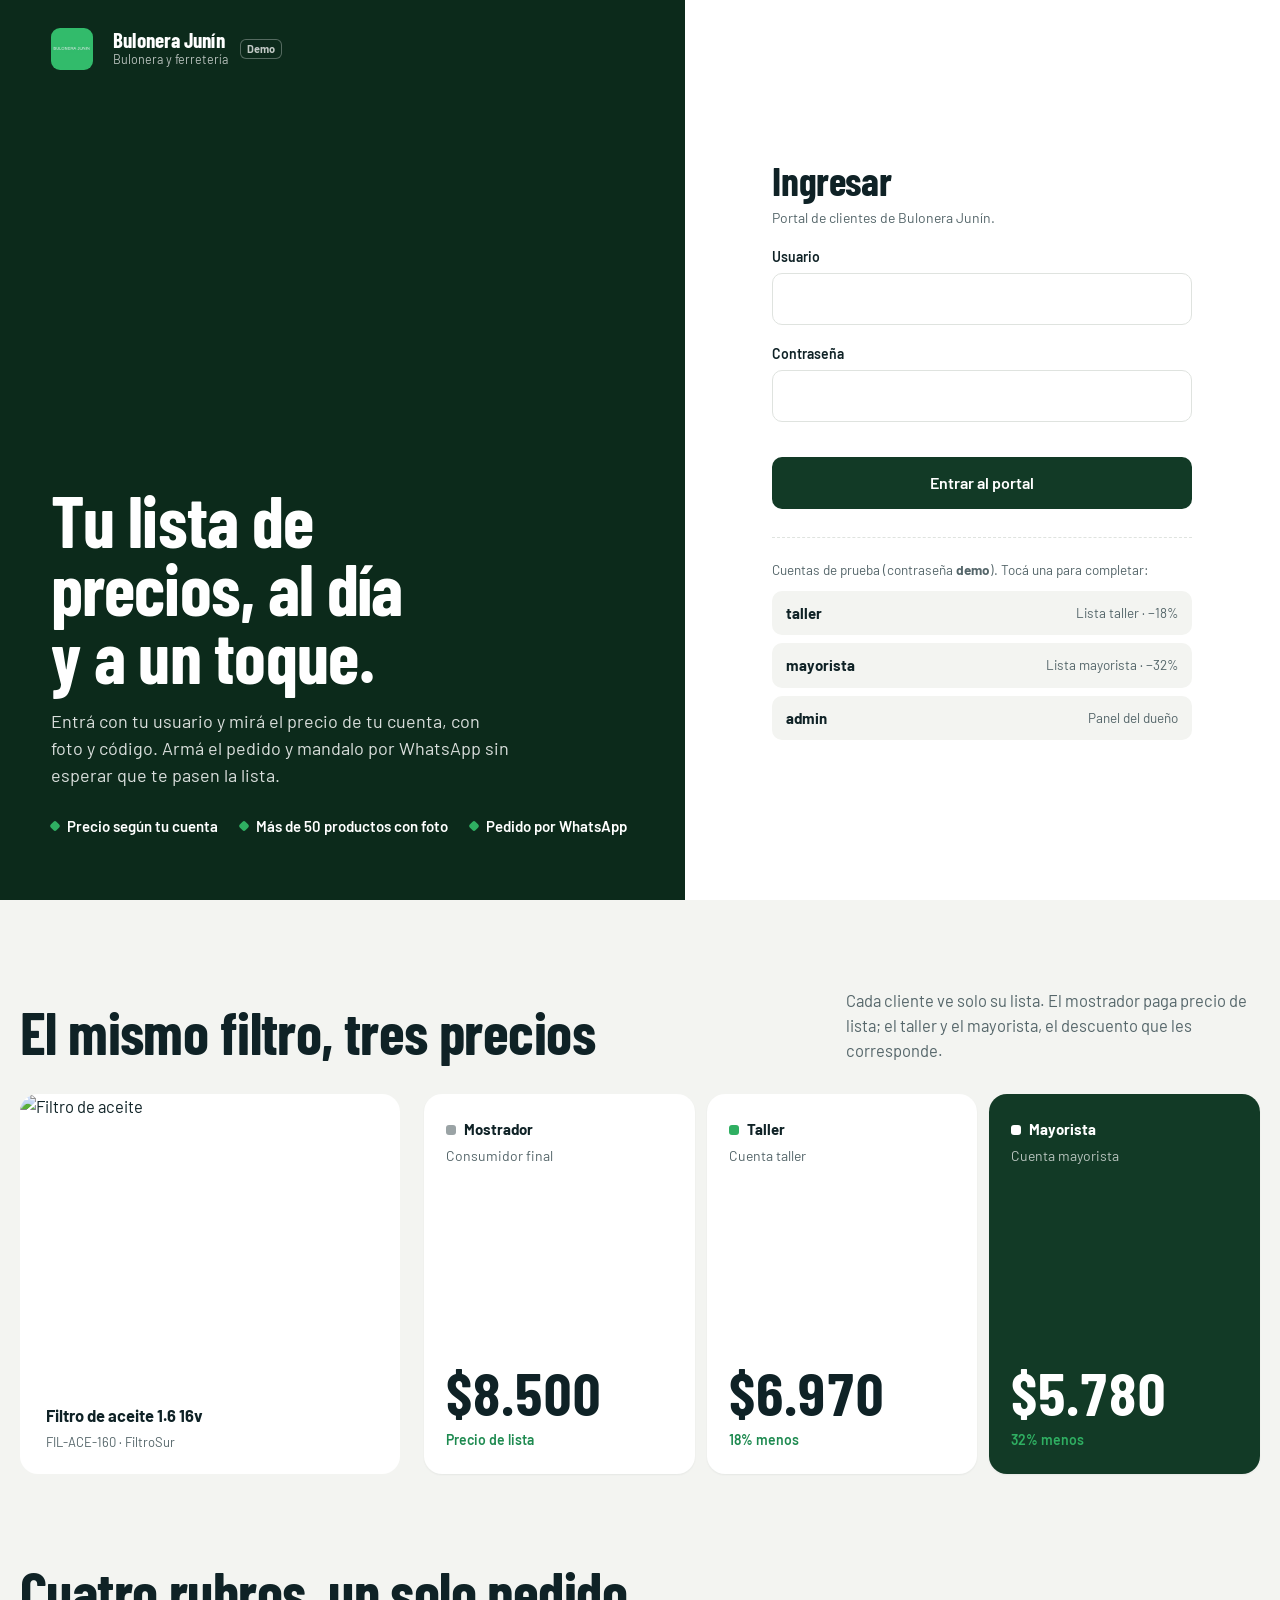
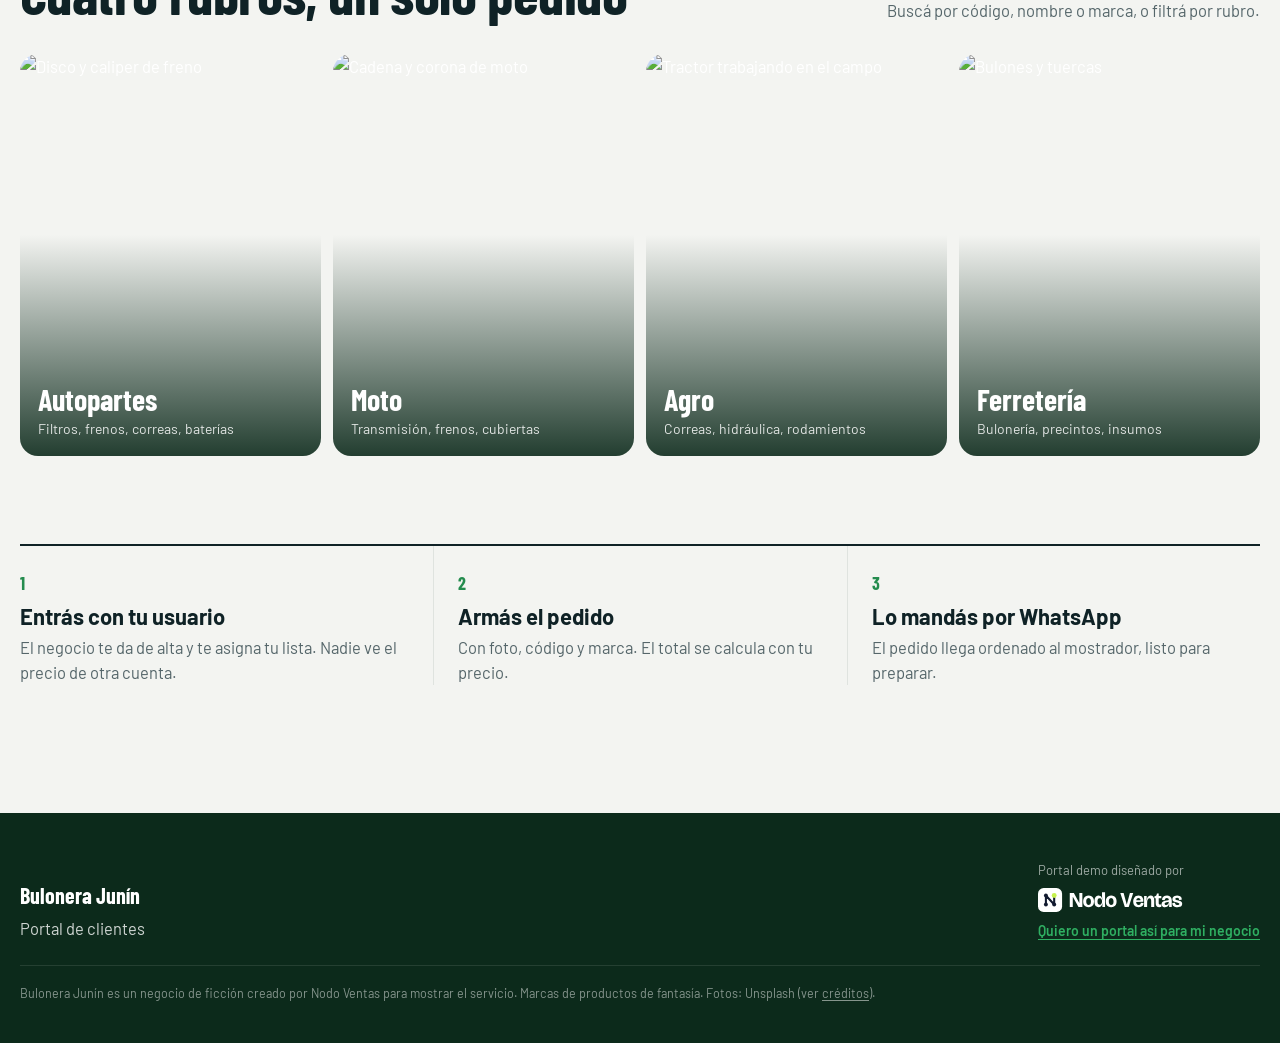
==== index.html @ 3864f34b "Demo personalizada de Nodo Ventas: demo-bulonera-junin" ====
<!DOCTYPE html>
<html lang="es-AR">
<head>
  <meta charset="utf-8">
  <meta name="viewport" content="width=device-width, initial-scale=1, viewport-fit=cover">
  <title>Bulonera Junín · Portal de clientes</title>
  <meta name="description" content="Demo de Nodo Ventas para Bulonera Junín, Bulonera y ferretería en Junín: portal de clientes con lista de precios y pedido. Productos y precios de ejemplo.">
  <meta name="robots" content="noindex, nofollow">
  <meta name="theme-color" content="#0E3B43">
  <link rel="icon" href="favicon.svg" type="image/svg+xml">
  <link rel="preconnect" href="https://fonts.googleapis.com">
  <link rel="preconnect" href="https://fonts.gstatic.com" crossorigin>
  <link href="https://fonts.googleapis.com/css2?family=Barlow+Condensed:wght@600;700&family=Barlow:wght@400;500;600;700&display=swap" rel="stylesheet">
  <link rel="stylesheet" href="css/app.css">
</head>
<body>
  <a class="skip" href="#login">Saltar al ingreso</a>
  <div class="landing">
    <section class="landing-photo on-dark">
      
      <div class="landing-top">
        <a class="brand" href="index.html">
          <img src="img/brand/logo.jpg" alt="Logo de Bulonera Junín" style="height:42px;width:42px;border-radius:9px;object-fit:cover;display:inline-block;vertical-align:middle;margin-right:10px;flex:none"><span><b>Bulonera Junín</b><small>Bulonera y ferretería</small></span>
        </a>
        <a class="demo-tag" href="oferta/" title="Sitio demo hecho por Nodo Ventas">Demo</a>
      </div>
        <div class="landing-copy">
        <h1>Tu lista de precios, al día y a un toque.</h1>
        <p>Entrá con tu usuario y mirá el precio de tu cuenta, con foto y código. Armá el pedido y mandalo por WhatsApp sin esperar que te pasen la lista.</p>
        <ul class="landing-facts">
          <li>Precio según tu cuenta</li>
          <li>Más de 50 productos con foto</li>
          <li>Pedido por WhatsApp</li>
        </ul>
      </div>
    </section>

    <section class="landing-form" id="login">
      <div class="login-card">
        <h2>Ingresar</h2>
        <p class="hint">Portal de clientes de Bulonera Junín.</p>
        <form id="login-form" novalidate>
          <label for="usuario">Usuario</label>
          <input class="field" id="usuario" name="usuario" autocomplete="username" autocapitalize="none" required>
          <label for="password">Contraseña</label>
          <input class="field" id="password" name="password" type="password" autocomplete="current-password" required>
          <p class="err" id="login-err" role="alert"></p>
          <button class="btn btn-primary" type="submit">Entrar al portal</button>
        </form>
        <div class="demo-users">
          <p>Cuentas de prueba (contraseña <b>demo</b>). Tocá una para completar:</p>
          <div class="chips">
            <button class="chip" type="button" data-user="taller"><b>taller</b><span>Lista taller · −18%</span></button>
            <button class="chip" type="button" data-user="mayorista"><b>mayorista</b><span>Lista mayorista · −32%</span></button>
            <button class="chip" type="button" data-user="admin"><b>admin</b><span>Panel del dueño</span></button>
          </div>
        </div>
      </div>
    </section>
  </div>

  <main>
    <section class="band">
      <div class="wrap">
        <div class="band-head">
          <h2>El mismo filtro, tres precios</h2>
          <p>Cada cliente ve solo su lista. El mostrador paga precio de lista; el taller y el mayorista, el descuento que les corresponde.</p>
        </div>
        <div class="compare">
          <figure class="compare-photo" style="margin:0">
            <img src="img/fotos/filtro-aceite.webp" alt="Filtro de aceite" loading="lazy" width="900" height="900">
            <figcaption><b id="cmp-name">Filtro de aceite 1.6 16v</b><span id="cmp-code">FIL-ACE-160 · FiltroSur</span></figcaption>
          </figure>
          <div class="tiers">
            <div class="tier t-c"><div><div class="tier-name"><i></i>Mostrador</div><div class="who">Consumidor final</div></div><div><div class="amt" id="cmp-c">$8.500</div><div class="off">Precio de lista</div></div></div>
            <div class="tier t-t"><div><div class="tier-name"><i></i>Taller</div><div class="who">Cuenta taller</div></div><div><div class="amt" id="cmp-t">$6.970</div><div class="off">18% menos</div></div></div>
            <div class="tier t-m"><div><div class="tier-name"><i></i>Mayorista</div><div class="who">Cuenta mayorista</div></div><div><div class="amt" id="cmp-m">$5.780</div><div class="off">32% menos</div></div></div>
          </div>
        </div>
      </div>
    </section>

    <section class="band" style="padding-top:0">
      <div class="wrap">
        <div class="band-head"><h2>Cuatro rubros, un solo pedido</h2><p>Buscá por código, nombre o marca, o filtrá por rubro.</p></div>
        <div class="rubros">
          <div class="rubro"><img src="img/fotos/freno-caliper.webp" alt="Disco y caliper de freno" loading="lazy"><div><h3>Autopartes</h3><span>Filtros, frenos, correas, baterías</span></div></div>
          <div class="rubro"><img src="img/fotos/moto-cadena.webp" alt="Cadena y corona de moto" loading="lazy"><div><h3>Moto</h3><span>Transmisión, frenos, cubiertas</span></div></div>
          <div class="rubro"><img src="img/fotos/tractor.webp" alt="Tractor trabajando en el campo" loading="lazy"><div><h3>Agro</h3><span>Correas, hidráulica, rodamientos</span></div></div>
          <div class="rubro"><img src="img/fotos/tornillos.webp" alt="Bulones y tuercas" loading="lazy"><div><h3>Ferretería</h3><span>Bulonería, precintos, insumos</span></div></div>
        </div>
      </div>
    </section>

    <section class="band" style="padding-top:0">
      <div class="wrap">
        <div class="how">
          <article><b>1</b><h3>Entrás con tu usuario</h3><p>El negocio te da de alta y te asigna tu lista. Nadie ve el precio de otra cuenta.</p></article>
          <article><b>2</b><h3>Armás el pedido</h3><p>Con foto, código y marca. El total se calcula con tu precio.</p></article>
          <article><b>3</b><h3>Lo mandás por WhatsApp</h3><p>El pedido llega ordenado al mostrador, listo para preparar.</p></article>
        </div>
      </div>
    </section>
  </main>

  <footer class="site-foot">
    <div class="wrap">
      <div><b style="color:#fff;font-family:var(--display);font-size:22px">Bulonera Junín</b><p style="margin-top:4px">Portal de clientes</p></div>
      <div class="made-by">
        <span>Portal demo diseñado por</span>
        <a href="oferta/" aria-label="Nodo Ventas, ver la oferta"><img src="img/nodo/nodo-ventas-logo-blanco.svg" alt="Nodo Ventas" width="146" height="24"></a>
        <a class="link" href="oferta/">Quiero un portal así para mi negocio</a>
      </div>
      <p class="legal">Bulonera Junín es un negocio de ficción creado por Nodo Ventas para mostrar el servicio. Marcas de productos de fantasía. Fotos: Unsplash (ver <a href="CREDITS.md">créditos</a>).</p>
    </div>
  </footer>
  <script src="js/products.js"></script>
  <script src="js/core.js"></script>
  <script src="js/login.js"></script>
</body>
</html>
---- css/app.css ----
:root {
  --petrol: #123A26;
  --petrol-2: #1B4D33;
  --petrol-ink: #0C2A1B;
  --amber: #2FAF62;
  --amber-ink: #248C4E;
  --paper: #F3F4F1;
  --white: #FFFFFF;
  --ink: #0F2226;
  --soft: #55666A;
  --line: #DFE3DF;
  --ok: #1E8A50;
  --low: #B45309;
  --out: #9AA3A5;
  --wa: #25D366;
  --wa-dark: #008069;
  --font: "Barlow", "Helvetica Neue", Arial, sans-serif;
  --display: "Barlow Condensed", "Barlow", "Arial Narrow", sans-serif;
  --max: 1240px;
  --ease: cubic-bezier(.16, 1, .3, 1);
}
*, *::before, *::after { box-sizing: border-box; }
html { -webkit-text-size-adjust: 100%; scroll-behavior: smooth; }
@media (prefers-reduced-motion: reduce) { html { scroll-behavior: auto; } *, *::before, *::after { animation: none !important; transition: none !important; } }
body { margin: 0; background: var(--paper); color: var(--ink); font-family: var(--font); font-size: 16.5px; line-height: 1.5; -webkit-font-smoothing: antialiased; }
::selection { background: var(--amber); color: var(--petrol-ink); }
img { max-width: 100%; display: block; }
a { color: inherit; text-underline-offset: .18em; }
button, input, select { font: inherit; color: inherit; }
button { cursor: pointer; }
:focus-visible { outline: 3px solid var(--amber); outline-offset: 2px; border-radius: 6px; }
h1, h2, h3 { margin: 0; line-height: 1.02; text-wrap: balance; }
h1, h2 { font-family: var(--display); font-weight: 700; letter-spacing: -0.01em; }
p { margin: 0; }
.wrap { width: min(var(--max), calc(100% - 32px)); margin-inline: auto; }
.mono, .sku { font-variant-numeric: tabular-nums; }
.skip { position: absolute; left: 12px; top: -48px; z-index: 100; background: var(--amber); padding: 8px 12px; border-radius: 8px; }
.skip:focus { top: 12px; }
[hidden] { display: none !important; }

/* brand */
.brand { display: inline-flex; align-items: center; gap: 10px; text-decoration: none; min-width: 0; }
.brand .mark { width: 38px; height: 38px; flex: 0 0 38px; }
.brand b { display: block; font-family: var(--display); font-size: 21px; font-weight: 700; letter-spacing: .005em; line-height: 1; white-space: nowrap; }
.brand small { display: block; font-size: 12.5px; color: var(--soft); white-space: nowrap; }
.on-dark .brand small { color: rgba(255,255,255,.7); }
.demo-tag { font-size: 11px; font-weight: 700; padding: 2px 7px; border-radius: 6px; text-decoration: none; color: var(--soft); box-shadow: inset 0 0 0 1px var(--line); }
.on-dark .demo-tag { color: rgba(255,255,255,.75); box-shadow: inset 0 0 0 1px rgba(255,255,255,.3); }

/* buttons */
.btn { display: inline-flex; align-items: center; justify-content: center; gap: 8px; min-height: 48px; padding: 0 20px; border-radius: 10px; border: 0; font-weight: 600; font-size: 16px; text-decoration: none; transition: background .2s, transform .15s var(--ease), box-shadow .2s; white-space: nowrap; }
.btn:active { transform: scale(.98); }
.btn-sm { min-height: 40px; padding: 0 14px; font-size: 15px; }
.btn-primary { background: var(--petrol); color: #fff; }
.btn-primary:hover { background: var(--petrol-2); }
.btn-amber { background: var(--amber); color: var(--petrol-ink); }
.btn-amber:hover { background: var(--amber-ink); }
.btn-ghost { background: transparent; color: var(--ink); box-shadow: inset 0 0 0 1.5px var(--line); }
.btn-ghost:hover { box-shadow: inset 0 0 0 1.5px var(--ink); }
.btn-wa { background: var(--wa); color: #fff; }
.btn-wa:hover { background: #1EBE5B; }
.btn-mail { background: #fff; color: var(--ink); box-shadow: inset 0 0 0 1.5px var(--line); }
.btn[disabled] { opacity: .45; cursor: not-allowed; }
.btn svg { width: 20px; height: 20px; }

/* ===== login / landing ===== */
.landing { display: grid; grid-template-columns: 1.15fr 1fr; min-height: 100svh; }
.landing-photo { position: relative; color: #fff; display: flex; flex-direction: column; justify-content: space-between; padding: 28px clamp(20px, 4vw, 56px) 48px; overflow: hidden; background: var(--petrol-ink); }
.landing-photo > img { position: absolute; inset: 0; width: 100%; height: 100%; object-fit: cover; animation: settle 1.6s var(--ease) both; }
.landing-photo::before { content: ""; position: absolute; inset: 0; z-index: 1; background: linear-gradient(180deg, rgba(12,42,27,.55) 0%, rgba(12,42,27,.15) 35%, rgba(12,42,27,.92) 100%); }
.landing-photo > *:not(img) { position: relative; z-index: 2; }
.landing-top { display: flex; align-items: center; gap: 12px; }
.landing-copy h1 { font-size: clamp(44px, 5.6vw, 84px); line-height: .95; text-transform: none; max-width: 13ch; }
.landing-copy p { margin-top: 18px; max-width: 46ch; color: rgba(255,255,255,.85); font-size: 18px; }
.landing-facts { display: flex; flex-wrap: wrap; gap: 10px 22px; margin-top: 26px; padding: 0; list-style: none; font-weight: 600; font-size: 15px; }
.landing-facts li { display: flex; align-items: center; gap: 8px; }
.landing-facts li::before { content: ""; width: 8px; height: 8px; border-radius: 2px; background: var(--amber); transform: rotate(45deg); }
.landing-photo .hero-video { width: min(100%, 320px); aspect-ratio: 9 / 16; margin: 22px 0 8px; border-radius: 22px; overflow: hidden; background: #000; box-shadow: 0 28px 60px -18px rgba(0,0,0,.65), 0 0 0 1px rgba(255,255,255,.12); }
.landing-photo .hero-video video { width: 100%; height: 100%; display: block; object-fit: contain; background: #000; }
@keyframes settle { from { transform: scale(1.06); } }
.landing-form { display: flex; flex-direction: column; justify-content: center; padding: 40px clamp(20px, 5vw, 72px); background: var(--white); }
.login-card { width: min(420px, 100%); margin-inline: auto; }
.login-card h2 { font-size: 40px; }
.login-card .hint { color: var(--soft); margin-top: 6px; }
.login-card label { display: block; font-weight: 600; font-size: 14px; margin: 18px 0 6px; }
.field { width: 100%; height: 52px; border-radius: 10px; border: 1.5px solid var(--line); padding: 0 14px; font-size: 16px; background: #fff; transition: border-color .2s, box-shadow .2s; }
.field:focus { outline: none; border-color: var(--petrol); box-shadow: 0 0 0 4px rgba(18,58,38,.12); }
.err { color: #B42318; font-size: 14px; min-height: 1.4em; margin-top: 10px; }
.login-card .btn-primary { width: 100%; margin-top: 6px; height: 52px; }
.demo-users { margin-top: 28px; padding-top: 22px; border-top: 1px dashed var(--line); }
.demo-users p { font-size: 13.5px; color: var(--soft); margin-bottom: 10px; }
.chips { display: grid; gap: 8px; }
.chip { display: flex; justify-content: space-between; align-items: center; gap: 10px; width: 100%; padding: 11px 14px; border-radius: 10px; border: 0; background: var(--paper); text-align: left; transition: background .2s; }
.chip:hover { background: #E8EAE5; }
.chip b { font-size: 15px; } .chip span { font-size: 13.5px; color: var(--soft); }
@media (max-width: 900px) {
  .landing { grid-template-columns: 1fr; }
  .landing-photo { min-height: 0; }
  .landing-photo .hero-video { width: min(100%, calc(68svh * 9 / 16), 380px); margin: 20px auto 16px; }
}

.band { padding: 88px 0; }
.band-head { display: flex; flex-wrap: wrap; justify-content: space-between; align-items: end; gap: 16px 48px; margin-bottom: 32px; }
.band-head h2 { font-size: clamp(36px, 4.6vw, 60px); }
.band-head p { max-width: 46ch; color: var(--soft); }
.compare { display: grid; grid-template-columns: minmax(260px, 380px) 1fr; gap: 24px; align-items: stretch; }
.compare-photo { position: relative; border-radius: 18px; overflow: hidden; background: #fff; }
.compare-photo img { width: 100%; height: 100%; object-fit: cover; aspect-ratio: 1; }
.compare-photo figcaption { position: absolute; left: 12px; right: 12px; bottom: 12px; background: rgba(255,255,255,.94); border-radius: 12px; padding: 10px 14px; }
.compare-photo figcaption b { display: block; } .compare-photo figcaption span { font-size: 13px; color: var(--soft); }
.tiers { display: grid; grid-template-columns: repeat(3, 1fr); gap: 12px; }
.tier { background: #fff; border-radius: 18px; padding: 24px 22px; display: flex; flex-direction: column; justify-content: space-between; gap: 32px; box-shadow: 0 1px 2px rgba(15,34,38,.06); }
.tier .tier-name { font-weight: 700; font-size: 15px; display: flex; align-items: center; gap: 8px; }
.tier .tier-name i { width: 10px; height: 10px; border-radius: 3px; }
.tier .who { font-size: 14px; color: var(--soft); margin-top: 4px; }
.tier .amt { font-family: var(--display); font-size: clamp(40px, 4.6vw, 64px); font-weight: 700; line-height: 1; font-variant-numeric: tabular-nums; }
.tier .off { font-size: 14px; font-weight: 600; color: var(--ok); margin-top: 6px; }
.tier.t-c i { background: var(--out); } .tier.t-t i { background: var(--amber); } .tier.t-m i { background: var(--petrol); }
.tier.t-m { background: var(--petrol); color: #fff; } .tier.t-m .who { color: rgba(255,255,255,.7); } .tier.t-m .off { color: var(--amber); } .tier.t-m i { background: #fff; }
@media (max-width: 860px) { .compare { grid-template-columns: 1fr; } .tiers { grid-template-columns: 1fr; } .tier { flex-direction: row; align-items: center; gap: 16px; } .tier .amt { font-size: 40px; text-align: right; } }

.rubros { display: grid; grid-template-columns: repeat(4, 1fr); gap: 12px; }
.rubro { position: relative; aspect-ratio: 3 / 4; border-radius: 18px; overflow: hidden; color: #fff; isolation: isolate; }
.rubro img { position: absolute; inset: 0; width: 100%; height: 100%; object-fit: cover; z-index: -1; transition: transform .8s var(--ease); }
.rubro::after { content: ""; position: absolute; inset: 0; z-index: -1; background: linear-gradient(180deg, transparent 45%, rgba(12,42,27,.9)); }
.rubro:hover img { transform: scale(1.05); }
.rubro div { position: absolute; left: 18px; right: 18px; bottom: 16px; }
.rubro h3 { font-family: var(--display); font-size: 30px; font-weight: 700; }
.rubro span { font-size: 14px; opacity: .85; }
@media (max-width: 860px) { .rubros { grid-template-columns: repeat(2, 1fr); } }

.how { display: grid; grid-template-columns: repeat(3, 1fr); border-top: 2px solid var(--ink); }
.how article { padding: 24px 24px 0 0; }
.how article + article { padding-left: 24px; border-left: 1px solid var(--line); }
.how b { font-family: var(--display); font-size: 18px; color: var(--amber-ink); }
.how h3 { font-size: 22px; margin-top: 8px; }
.how p { color: var(--soft); margin-top: 8px; }
@media (max-width: 860px) { .how { grid-template-columns: 1fr; } .how article + article { padding-left: 0; border-left: 0; border-top: 1px solid var(--line); margin-top: 20px; } }

.site-foot { background: var(--petrol-ink); color: rgba(255,255,255,.8); padding: 48px 0 40px; margin-top: 40px; }
.site-foot .wrap { display: flex; flex-wrap: wrap; justify-content: space-between; gap: 24px; align-items: flex-end; }
.made-by { display: grid; gap: 8px; justify-items: start; font-size: 13px; color: rgba(255,255,255,.6); }
.made-by img { height: 24px; width: auto; }
.made-by a.link { color: var(--amber); font-weight: 600; font-size: 14px; }
.legal { width: 100%; font-size: 12.5px; color: rgba(255,255,255,.5); border-top: 1px solid rgba(255,255,255,.1); padding-top: 18px; }

/* ===== app (catalog/admin) ===== */
.app-head { position: sticky; top: 0; z-index: 30; background: rgba(255,255,255,.94); backdrop-filter: saturate(1.4) blur(12px); border-bottom: 1px solid var(--line); }
.app-head .row { display: flex; align-items: center; gap: 16px; min-height: 68px; }
.search { flex: 1; position: relative; max-width: 560px; }
.search input { width: 100%; height: 46px; border-radius: 10px; border: 1.5px solid var(--line); background: var(--paper); padding: 0 14px 0 42px; font-size: 16px; }
.search input:focus { outline: none; border-color: var(--petrol); background: #fff; }
.search svg { position: absolute; left: 13px; top: 13px; width: 20px; height: 20px; color: var(--soft); }
.who { display: flex; align-items: center; gap: 8px; margin-left: auto; }
.who-card { display: flex; flex-direction: column; align-items: flex-end; line-height: 1.15; }
.who-card b { font-size: 14.5px; } 
.badge-list { font-size: 12.5px; font-weight: 700; padding: 3px 8px; border-radius: 6px; background: #FFF3D6; color: #8A5300; }
.badge-list.l-mayorista { background: var(--petrol); color: #fff; }
.cart-btn { position: relative; }
.cart-count { min-width: 22px; height: 22px; padding: 0 6px; border-radius: 11px; background: var(--amber); color: var(--petrol-ink); font-size: 13px; font-weight: 700; display: inline-grid; place-items: center; }
.cart-count.bump { animation: bump .4s var(--ease); }
@keyframes bump { 40% { transform: scale(1.35); } }
.filters { display: flex; align-items: center; gap: 8px; padding: 10px 0 12px; overflow-x: auto; scrollbar-width: none; }
.filters::-webkit-scrollbar { display: none; }
.rubro-chip { flex: 0 0 auto; height: 38px; padding: 0 14px; border-radius: 999px; border: 0; background: var(--paper); font-weight: 600; font-size: 14.5px; color: var(--ink); }
.rubro-chip[aria-pressed="true"] { background: var(--petrol); color: #fff; }
.filters select { height: 38px; border-radius: 999px; border: 1.5px solid var(--line); background: #fff; padding: 0 12px; font-size: 14.5px; }
.filters .meta { margin-left: auto; white-space: nowrap; color: var(--soft); font-size: 14px; }
@media (max-width: 760px) {
  .app-head .row { flex-wrap: wrap; gap: 10px; padding: 10px 0 0; }
  .search { order: 3; flex-basis: 100%; max-width: none; }
  .who-card b, .hide-sm { display: none; }
  .brand small { display: none; }
}

.grid { display: grid; grid-template-columns: repeat(auto-fill, minmax(232px, 1fr)); gap: 14px; padding: 22px 0 64px; }
.card { background: #fff; border-radius: 16px; overflow: hidden; display: flex; flex-direction: column; box-shadow: 0 1px 2px rgba(15,34,38,.06); transition: box-shadow .25s var(--ease), transform .25s var(--ease); }
.card:hover { box-shadow: 0 18px 36px -18px rgba(15,34,38,.35); transform: translateY(-2px); }
.card .pic { position: relative; aspect-ratio: 4 / 3; background: #E9ECE8; overflow: hidden; }
.card .pic img { width: 100%; height: 100%; object-fit: cover; }
.card .pic .off { position: absolute; left: 10px; top: 10px; font-size: 12.5px; font-weight: 700; padding: 3px 8px; border-radius: 6px; background: var(--amber); color: var(--petrol-ink); }
.card .body { padding: 14px 14px 14px; display: flex; flex-direction: column; flex: 1; }
.card .sku { font-size: 12.5px; font-weight: 600; color: var(--soft); letter-spacing: .02em; }
.card h3 { font-size: 16.5px; font-weight: 600; line-height: 1.25; margin-top: 3px; }
.card .meta { font-size: 13.5px; color: var(--soft); margin-top: 3px; }
.price-row { display: flex; align-items: baseline; gap: 8px; margin-top: 12px; flex-wrap: wrap; }
.card .price { font-family: var(--display); font-size: 30px; font-weight: 700; line-height: 1; font-variant-numeric: tabular-nums; }
.card .was { font-size: 13.5px; color: var(--soft); text-decoration: line-through; }
.stock { display: inline-flex; align-items: center; gap: 6px; font-size: 13px; font-weight: 600; margin-top: 8px; }
.stock::before { content: ""; width: 7px; height: 7px; border-radius: 50%; background: currentColor; }
.stock.ok { color: var(--ok); } .stock.low { color: var(--low); } .stock.out { color: var(--out); }
.qtyrow { display: flex; gap: 8px; margin-top: auto; padding-top: 14px; }
.stepper { display: flex; align-items: center; border-radius: 10px; box-shadow: inset 0 0 0 1.5px var(--line); }
.stepper button { width: 34px; height: 40px; border: 0; background: transparent; font-size: 18px; font-weight: 600; }
.stepper input { width: 34px; height: 40px; border: 0; text-align: center; font-weight: 600; background: transparent; -moz-appearance: textfield; }
.stepper input::-webkit-inner-spin-button { -webkit-appearance: none; }
.qtyrow .btn { flex: 1; min-height: 40px; }
.empty { grid-column: 1 / -1; padding: 48px; text-align: center; color: var(--soft); background: #fff; border-radius: 16px; }

.toast { position: fixed; left: 50%; bottom: 22px; z-index: 90; transform: translate(-50%, 20px); opacity: 0; background: var(--petrol-ink); color: #fff; padding: 12px 18px; border-radius: 12px; font-weight: 600; font-size: 15px; box-shadow: 0 18px 40px -12px rgba(0,0,0,.4); transition: opacity .25s, transform .35s var(--ease); pointer-events: none; }
.toast.show { opacity: 1; transform: translate(-50%, 0); }

/* drawer */
.drawer-bg { position: fixed; inset: 0; z-index: 60; background: rgba(10,30,34,.45); backdrop-filter: blur(3px); display: flex; justify-content: flex-end; }
.drawer { width: min(440px, 100%); height: 100%; background: #fff; display: flex; flex-direction: column; animation: slide .4s var(--ease); }
@keyframes slide { from { transform: translateX(40px); opacity: 0; } }
.drawer-head { display: flex; justify-content: space-between; align-items: center; padding: 20px 20px 14px; border-bottom: 1px solid var(--line); }
.drawer-head h2 { font-size: 30px; }
.drawer-head p { font-size: 13.5px; color: var(--soft); }
.x { width: 40px; height: 40px; border-radius: 50%; border: 0; background: var(--paper); font-size: 22px; line-height: 1; }
#cart-items { flex: 1; overflow: auto; padding: 8px 20px; }
.cart-item { display: grid; grid-template-columns: 56px 1fr auto; gap: 12px; align-items: center; padding: 12px 0; border-bottom: 1px solid var(--line); }
.cart-item img { width: 56px; height: 56px; border-radius: 10px; object-fit: cover; }
.cart-item strong { display: block; font-size: 15px; line-height: 1.25; }
.cart-item .meta { font-size: 13px; color: var(--soft); }
.cart-item .amt { font-weight: 700; font-variant-numeric: tabular-nums; text-align: right; }
.cart-item .del { border: 0; background: none; color: var(--soft); font-size: 13px; text-decoration: underline; padding: 0; margin-top: 2px; }
.drawer-foot { padding: 16px 20px 20px; border-top: 1px solid var(--line); display: grid; gap: 10px; }
.cart-total { display: flex; justify-content: space-between; align-items: baseline; font-weight: 600; }
.cart-total b { font-family: var(--display); font-size: 32px; font-variant-numeric: tabular-nums; }
.hint { color: var(--soft); font-size: 14px; }

/* whatsapp screen */
.wa-screen { position: fixed; inset: 0; z-index: 70; background: rgba(10,30,34,.6); backdrop-filter: blur(6px); display: grid; place-items: center; padding: 16px; overflow: auto; }
.wa-stage { display: grid; grid-template-columns: auto minmax(0, 300px); gap: 40px; align-items: center; }
.wa-phone { width: min(380px, calc(100vw - 32px)); height: min(760px, calc(100svh - 120px)); border-radius: 44px; padding: 10px; background: #0B1416; box-shadow: 0 40px 80px -20px rgba(0,0,0,.6), inset 0 0 0 2px #26363A; display: flex; animation: rise .5s var(--ease); }
@keyframes rise { from { transform: translateY(30px); opacity: 0; } }
.wa-app { flex: 1; border-radius: 34px; overflow: hidden; display: flex; flex-direction: column; background: #EFEAE2; font-family: -apple-system, "Segoe UI", Roboto, Helvetica, Arial, sans-serif; }
.wa-top { display: flex; align-items: center; gap: 10px; padding: 34px 14px 12px; background: var(--wa-dark); color: #fff; }
.wa-top .back { font-size: 26px; line-height: 1; }
.wa-top .ava { width: 38px; height: 38px; border-radius: 50%; overflow: hidden; flex: 0 0 38px; }
.wa-top .ava svg { width: 100%; height: 100%; }
.wa-top b { display: block; font-size: 16px; font-weight: 600; }
.wa-top small { font-size: 12.5px; opacity: .85; }
.wa-top .icons { margin-left: auto; display: flex; gap: 18px; opacity: .95; }
.wa-top .icons svg { width: 22px; height: 22px; }
.wa-msgs { flex: 1; overflow: auto; padding: 12px 10px; display: flex; flex-direction: column; gap: 6px; background-color: #EFEAE2; background-image: radial-gradient(rgba(0,0,0,.035) 1px, transparent 1px); background-size: 14px 14px; }
.wa-day { align-self: center; background: #fff; color: #54656F; font-size: 12px; padding: 5px 10px; border-radius: 8px; box-shadow: 0 1px 1px rgba(0,0,0,.08); margin: 4px 0; }
.wa-sys { align-self: center; background: #FFF5C4; color: #54656F; font-size: 12px; padding: 6px 10px; border-radius: 8px; text-align: center; max-width: 90%; }
.bubble { max-width: 88%; padding: 7px 9px 5px; border-radius: 10px; font-size: 14.5px; line-height: 1.38; color: #111B21; box-shadow: 0 1px 1px rgba(0,0,0,.12); white-space: pre-wrap; word-wrap: break-word; animation: pop .35s var(--ease) both; }
@keyframes pop { from { transform: translateY(8px) scale(.98); opacity: 0; } }
.bubble.out { align-self: flex-end; background: #D9FDD3; border-top-right-radius: 2px; }
.bubble.in { align-self: flex-start; background: #fff; border-top-left-radius: 2px; }
.bubble time { display: block; text-align: right; font-size: 11px; color: #667781; margin-top: 2px; white-space: nowrap; }
.bubble .tk { color: #8696A0; margin-left: 3px; letter-spacing: -3px; }
.bubble .tk.read { color: #53BDEB; }
.typing { align-self: flex-start; background: #fff; border-radius: 10px; padding: 10px 12px; display: flex; gap: 4px; box-shadow: 0 1px 1px rgba(0,0,0,.12); }
.typing i { width: 7px; height: 7px; border-radius: 50%; background: #8696A0; animation: dots 1s infinite; }
.typing i:nth-child(2) { animation-delay: .15s; } .typing i:nth-child(3) { animation-delay: .3s; }
@keyframes dots { 50% { transform: translateY(-4px); opacity: .5; } }
.wa-input { display: flex; align-items: center; gap: 8px; padding: 8px 8px 14px; background: #F0F2F5; }
.wa-input span { flex: 1; background: #fff; border-radius: 22px; padding: 10px 14px; color: #8696A0; font-size: 15px; }
.wa-input i { width: 44px; height: 44px; border-radius: 50%; background: var(--wa-dark); display: grid; place-items: center; }
.wa-input i svg { width: 20px; height: 20px; color: #fff; }
.wa-side { color: #fff; }
.wa-side h2 { font-size: 40px; }
.wa-side p { margin-top: 10px; color: rgba(255,255,255,.8); }
.wa-side .btn { width: 100%; margin-top: 14px; }
.wa-side .btn-ghost { color: #fff; box-shadow: inset 0 0 0 1.5px rgba(255,255,255,.4); }
.wa-side .fine { font-size: 12.5px; color: rgba(255,255,255,.6); margin-top: 14px; }
@media (max-width: 820px) { .wa-stage { grid-template-columns: 1fr; gap: 18px; justify-items: center; } .wa-side { width: min(380px, 100%); } .wa-side h2, .wa-side > p { display: none; } }

/* modal */
.modal { position: fixed; inset: 0; z-index: 80; display: grid; place-items: center; padding: 16px; background: rgba(10,30,34,.5); backdrop-filter: blur(3px); }
.sheet { width: min(520px, 100%); max-height: 90svh; overflow: auto; background: #fff; border-radius: 20px; padding: 26px; animation: rise .35s var(--ease); }
.sheet h2 { font-size: 30px; }
.preview { background: var(--paper); border-radius: 12px; padding: 14px; white-space: pre-wrap; font: 14px/1.5 var(--font); }

/* admin */
.tabs { display: flex; gap: 6px; margin: 22px 0 18px; overflow-x: auto; }
.tab { height: 42px; padding: 0 16px; border-radius: 10px; border: 0; background: transparent; font-weight: 600; color: var(--soft); white-space: nowrap; }
.tab[aria-selected="true"] { background: #fff; color: var(--ink); box-shadow: 0 1px 2px rgba(15,34,38,.08); }
.panel { display: none; background: #fff; border-radius: 18px; padding: 24px; margin-bottom: 40px; box-shadow: 0 1px 2px rgba(15,34,38,.06); }
.panel.active { display: block; }
.panel h2 { font-size: 34px; }
.panel h3 { font-size: 20px; }
.panel .meta { color: var(--soft); font-size: 15px; }
.form-grid { display: grid; grid-template-columns: repeat(4, 1fr); gap: 12px; align-items: end; }
.form-grid .full { grid-column: 1 / -1; }
.form-grid label, .rate-card label { display: block; font-size: 13.5px; font-weight: 600; margin-bottom: 6px; }
.form-grid input, .form-grid select, .rate-card input { width: 100%; height: 46px; border-radius: 10px; border: 1.5px solid var(--line); padding: 0 12px; background: #fff; }
@media (max-width: 860px) { .form-grid { grid-template-columns: 1fr 1fr; } }
.table-wrap { overflow-x: auto; margin-top: 16px; border-radius: 12px; box-shadow: inset 0 0 0 1px var(--line); }
table.data { width: 100%; border-collapse: collapse; font-size: 14.5px; font-variant-numeric: tabular-nums; }
table.data th { text-align: left; font-size: 12.5px; color: var(--soft); font-weight: 600; padding: 12px 14px; background: var(--paper); }
table.data td { padding: 12px 14px; border-top: 1px solid var(--line); }
table.data td img { width: 40px; height: 40px; border-radius: 8px; object-fit: cover; }
.tag { font-size: 12.5px; font-weight: 700; padding: 3px 8px; border-radius: 6px; text-transform: capitalize; }
.tag-c { background: #ECEEEB; color: var(--soft); } .tag-t { background: #FFF3D6; color: #8A5300; } .tag-m { background: var(--petrol); color: #fff; }
.rates { display: grid; grid-template-columns: repeat(3, 1fr); gap: 12px; }
.rate-card { background: var(--paper); border-radius: 14px; padding: 16px; }
.rate-card b { display: block; margin-bottom: 10px; }
@media (max-width: 700px) { .rates { grid-template-columns: 1fr; } }
.drop { border: 2px dashed var(--line); border-radius: 14px; padding: 28px; text-align: center; transition: border-color .2s, background .2s; }
.drop.over { border-color: var(--petrol); background: #EEF4F3; }

@media (max-width: 560px) {
  .grid { grid-template-columns: repeat(2, minmax(0, 1fr)); gap: 10px; padding-top: 14px; }
  .card .body { padding: 10px 10px 12px; }
  .card h3 { font-size: 14.5px; }
  .card .meta { font-size: 12.5px; }
  .card .price { font-size: 24px; }
  .card .was { font-size: 12px; }
  .qtyrow { flex-direction: column; gap: 6px; }
  .stepper { justify-content: space-between; }
  .stepper input { flex: 1; }
  .qtyrow .btn { width: 100%; }
  .brand b { font-size: 18px; }
}
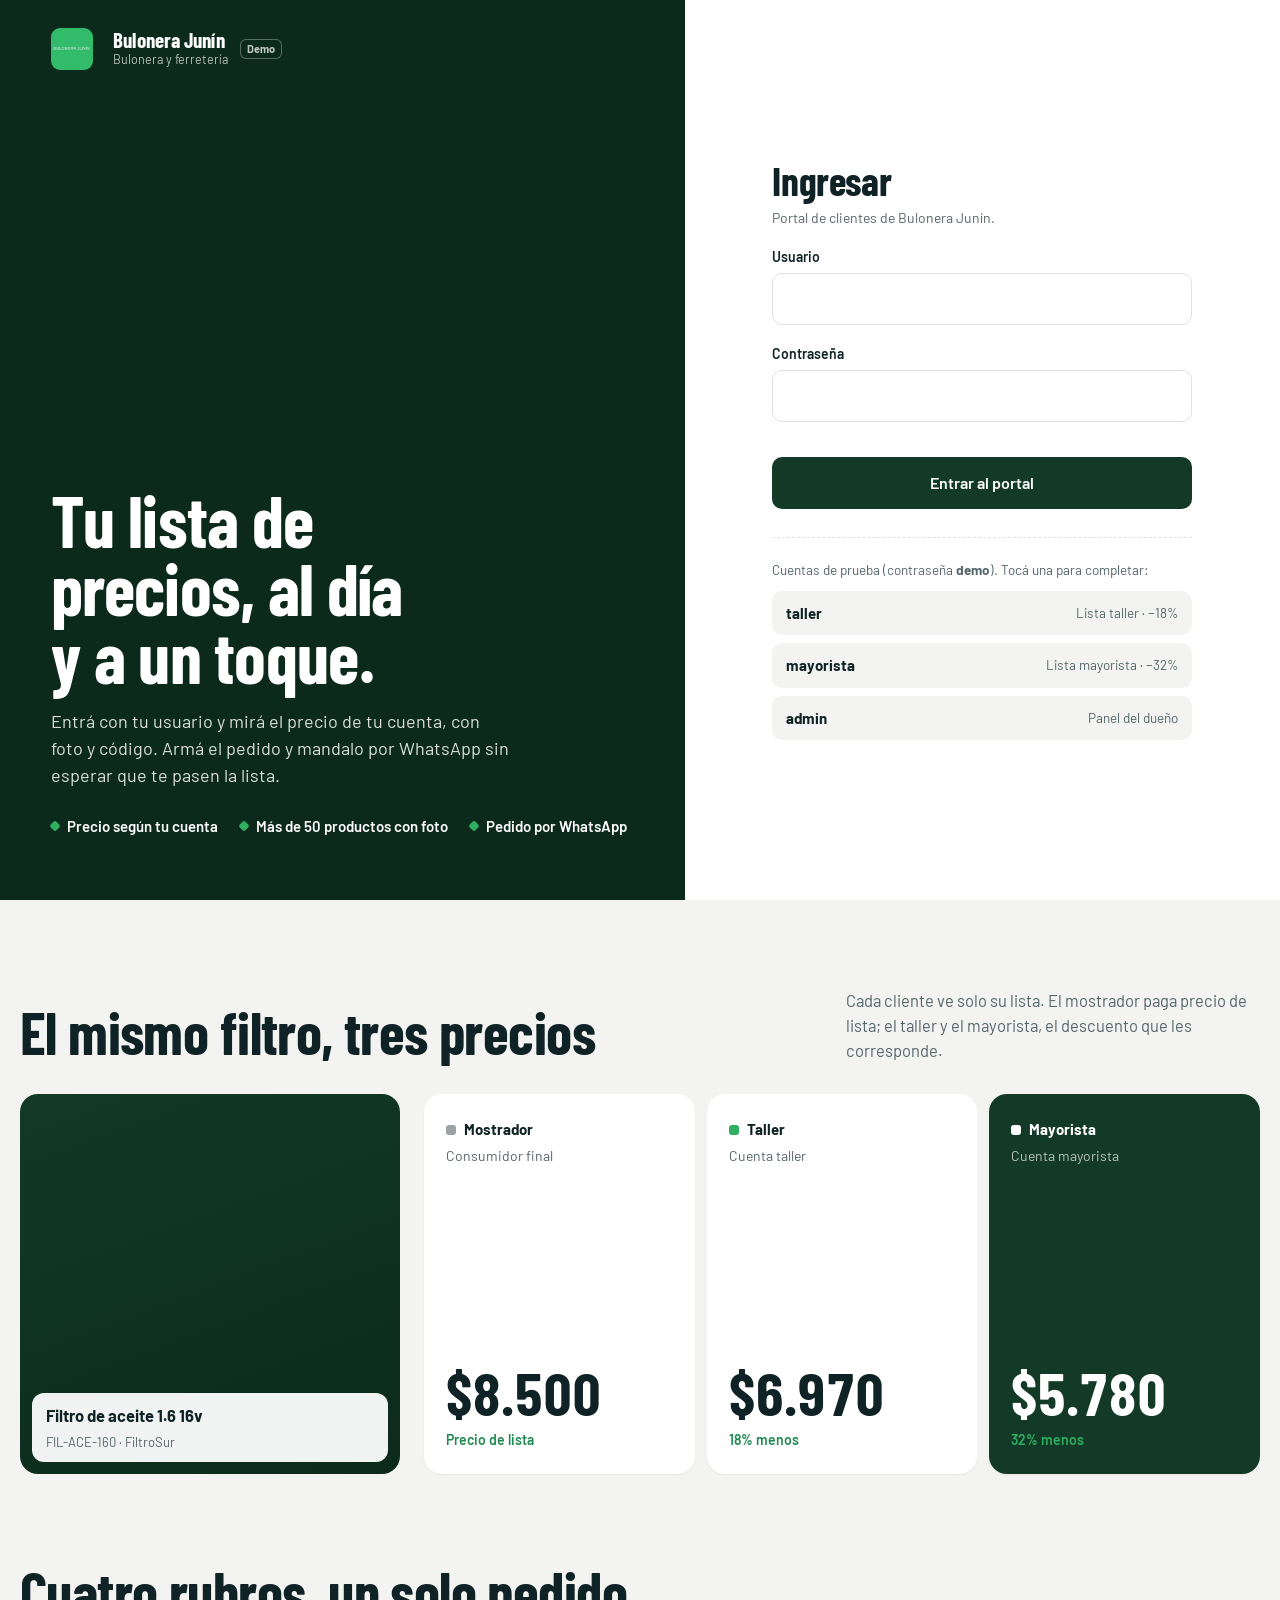
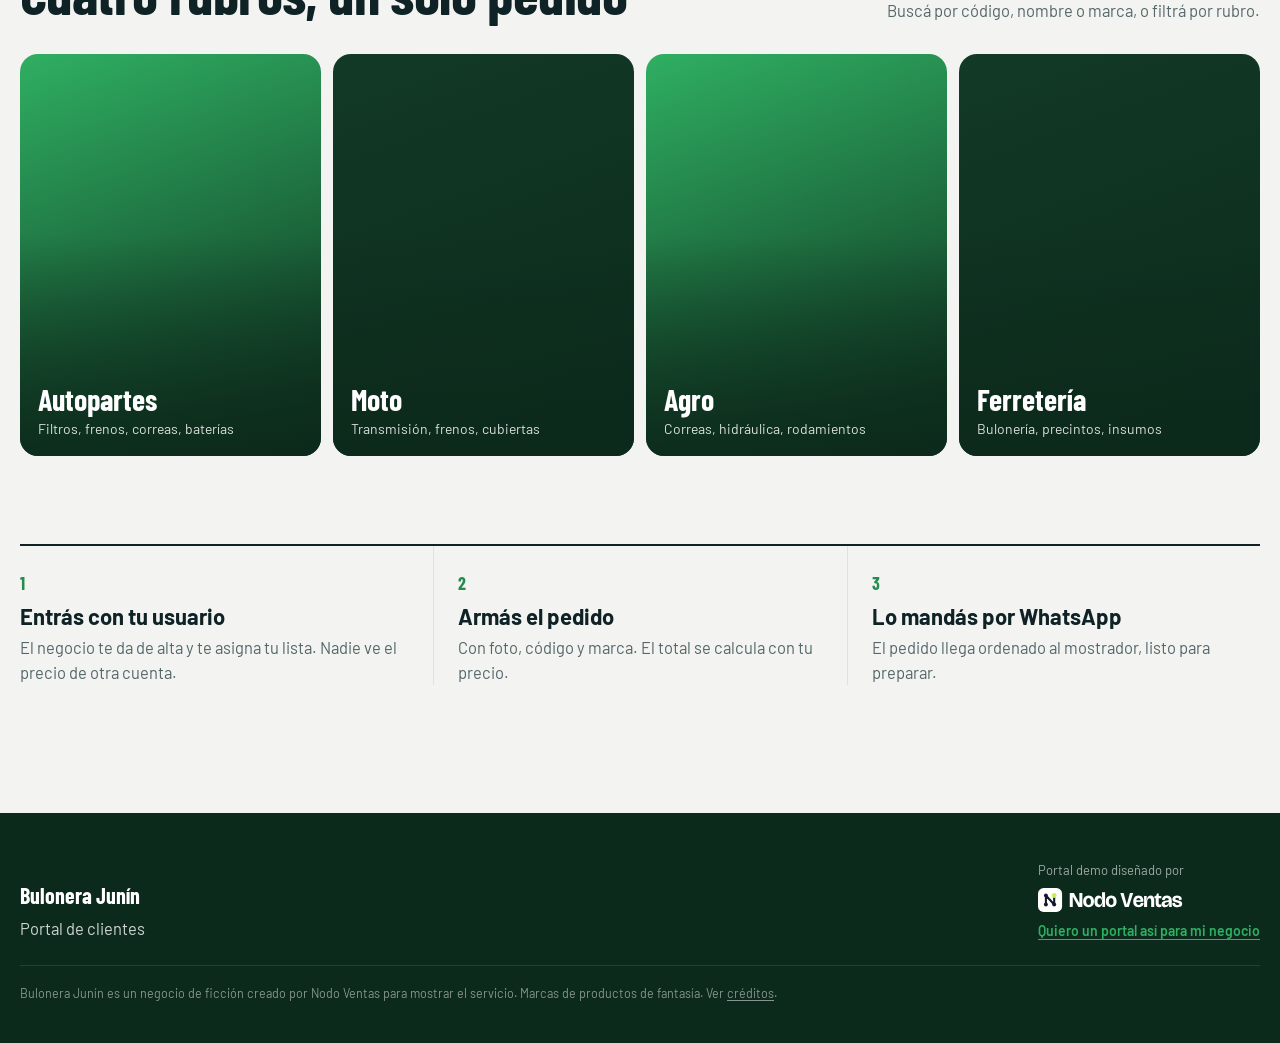
==== commit ef694c90: "Demo personalizada de Nodo Ventas: demo-bulonera-junin" ====
--- a/index.html
+++ b/index.html
@@ -68,7 +68,6 @@
         </div>
         <div class="compare">
           <figure class="compare-photo" style="margin:0">
-            <img src="img/fotos/filtro-aceite.webp" alt="Filtro de aceite" loading="lazy" width="900" height="900">
             <figcaption><b id="cmp-name">Filtro de aceite 1.6 16v</b><span id="cmp-code">FIL-ACE-160 · FiltroSur</span></figcaption>
           </figure>
           <div class="tiers">
@@ -84,10 +83,10 @@
       <div class="wrap">
         <div class="band-head"><h2>Cuatro rubros, un solo pedido</h2><p>Buscá por código, nombre o marca, o filtrá por rubro.</p></div>
         <div class="rubros">
-          <div class="rubro"><img src="img/fotos/freno-caliper.webp" alt="Disco y caliper de freno" loading="lazy"><div><h3>Autopartes</h3><span>Filtros, frenos, correas, baterías</span></div></div>
-          <div class="rubro"><img src="img/fotos/moto-cadena.webp" alt="Cadena y corona de moto" loading="lazy"><div><h3>Moto</h3><span>Transmisión, frenos, cubiertas</span></div></div>
-          <div class="rubro"><img src="img/fotos/tractor.webp" alt="Tractor trabajando en el campo" loading="lazy"><div><h3>Agro</h3><span>Correas, hidráulica, rodamientos</span></div></div>
-          <div class="rubro"><img src="img/fotos/tornillos.webp" alt="Bulones y tuercas" loading="lazy"><div><h3>Ferretería</h3><span>Bulonería, precintos, insumos</span></div></div>
+          <div class="rubro"><div><h3>Autopartes</h3><span>Filtros, frenos, correas, baterías</span></div></div>
+          <div class="rubro"><div><h3>Moto</h3><span>Transmisión, frenos, cubiertas</span></div></div>
+          <div class="rubro"><div><h3>Agro</h3><span>Correas, hidráulica, rodamientos</span></div></div>
+          <div class="rubro"><div><h3>Ferretería</h3><span>Bulonería, precintos, insumos</span></div></div>
         </div>
       </div>
     </section>
@@ -111,7 +110,7 @@
         <a href="oferta/" aria-label="Nodo Ventas, ver la oferta"><img src="img/nodo/nodo-ventas-logo-blanco.svg" alt="Nodo Ventas" width="146" height="24"></a>
         <a class="link" href="oferta/">Quiero un portal así para mi negocio</a>
       </div>
-      <p class="legal">Bulonera Junín es un negocio de ficción creado por Nodo Ventas para mostrar el servicio. Marcas de productos de fantasía. Fotos: Unsplash (ver <a href="CREDITS.md">créditos</a>).</p>
+      <p class="legal">Bulonera Junín es un negocio de ficción creado por Nodo Ventas para mostrar el servicio. Marcas de productos de fantasía. Ver <a href="CREDITS.md">créditos</a>.</p>
     </div>
   </footer>
   <script src="js/products.js"></script>
--- a/css/app.css
+++ b/css/app.css
@@ -307,3 +307,11 @@
   .qtyrow .btn { width: 100%; }
   .brand b { font-size: 18px; }
 }
+
+/* Sin fotos genéricas: bloques tipográficos con los colores de la marca */
+.rubro { background: linear-gradient(160deg, var(--amber) 0%, var(--petrol-ink) 100%); }
+.rubro:nth-child(even) { background: linear-gradient(160deg, var(--petrol) 0%, var(--petrol-ink) 100%); }
+.compare-photo { aspect-ratio: 1; background: linear-gradient(160deg, var(--petrol) 0%, var(--petrol-ink) 100%); }
+.card .pic { background: linear-gradient(160deg, var(--petrol) 0%, var(--petrol-ink) 100%); display: flex; align-items: center; justify-content: center; }
+.pic-ph { color: rgba(255,255,255,.88); font-weight: 700; font-size: 13px; letter-spacing: .14em; text-transform: uppercase; }
+.cart-ph { display: block; width: 56px; height: 56px; border-radius: 10px; background: linear-gradient(160deg, var(--amber), var(--petrol-ink)); flex: none; }
